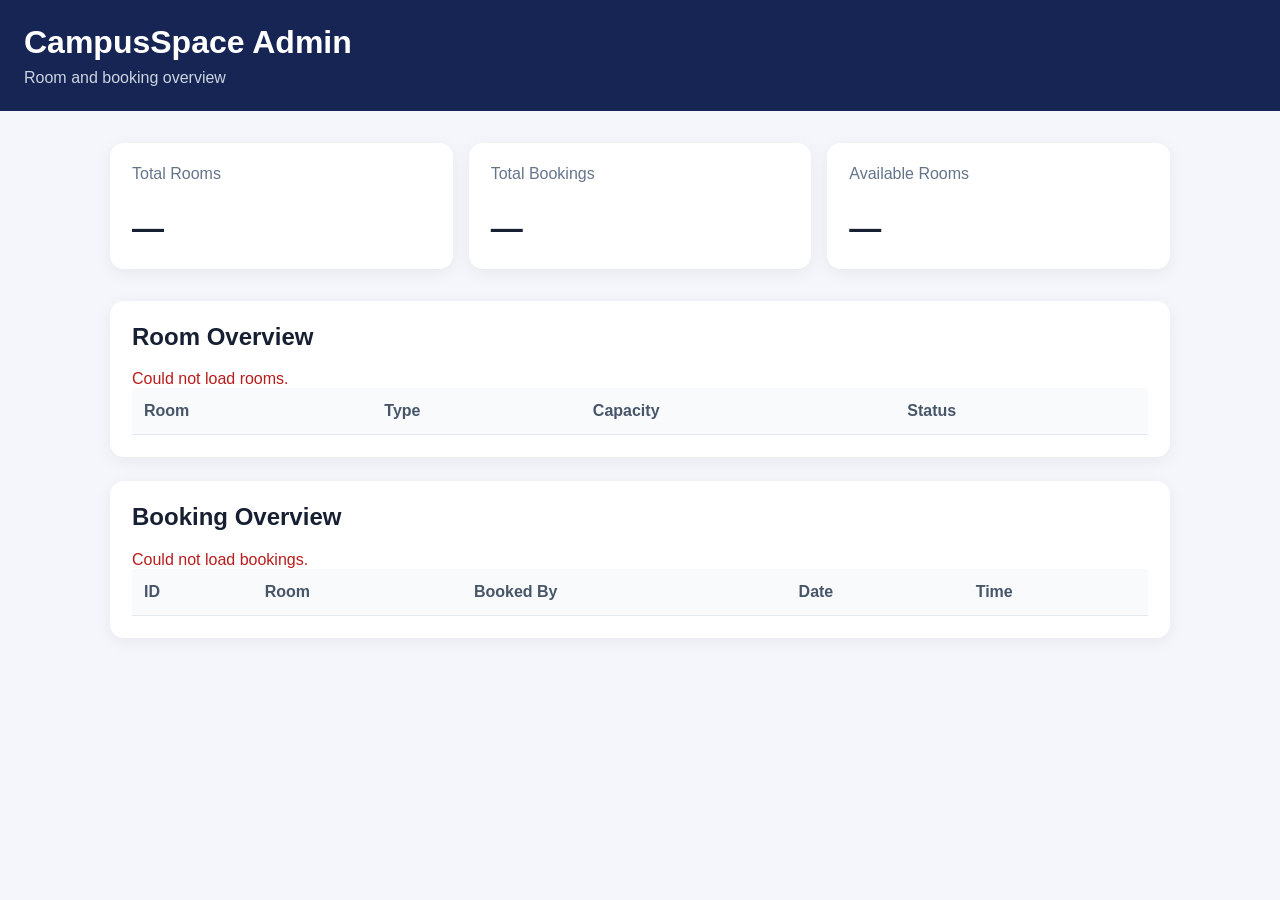
==== templates/admin.html @ b601cb71 "Add CampusSpace admin dashboard and admin route" ====
<!DOCTYPE html>
<html lang="en">
<head>
    <meta charset="UTF-8">
    <meta name="viewport" content="width=device-width, initial-scale=1.0">
    <title>CampusSpace | Admin Dashboard</title>

    <style>
        * {
            box-sizing: border-box;
        }

        body {
            margin: 0;
            font-family: Arial, sans-serif;
            background: #f4f6fb;
            color: #172033;
        }

        header {
            background: #172554;
            color: white;
            padding: 24px;
        }

        header h1 {
            margin: 0 0 8px;
        }

        header p {
            margin: 0;
            color: #cbd5e1;
        }

        main {
            max-width: 1100px;
            margin: 32px auto;
            padding: 0 20px;
        }

        .stats {
            display: grid;
            grid-template-columns: repeat(auto-fit, minmax(180px, 1fr));
            gap: 16px;
            margin-bottom: 32px;
        }

        .card, .panel {
            background: white;
            padding: 22px;
            border-radius: 14px;
            box-shadow: 0 4px 18px rgba(15, 23, 42, 0.06);
        }

        .card p {
            color: #64748b;
            margin-top: 0;
        }

        .card h2 {
            font-size: 32px;
            margin-bottom: 0;
        }

        .panel {
            margin-bottom: 24px;
            overflow-x: auto;
        }

        .panel h2 {
            margin-top: 0;
        }

        table {
            width: 100%;
            border-collapse: collapse;
            text-align: left;
        }

        th, td {
            padding: 14px 12px;
            border-bottom: 1px solid #e2e8f0;
        }

        th {
            color: #475569;
            background: #f8fafc;
        }

        .message {
            color: #64748b;
        }

        .error {
            color: #b91c1c;
        }
    </style>
</head>

<body>
    <header>
        <h1>CampusSpace Admin</h1>
        <p>Room and booking overview</p>
    </header>

    <main>
        <section class="stats">
            <div class="card">
                <p>Total Rooms</p>
                <h2 id="totalRooms">—</h2>
            </div>

            <div class="card">
                <p>Total Bookings</p>
                <h2 id="totalBookings">—</h2>
            </div>

            <div class="card">
                <p>Available Rooms</p>
                <h2 id="availableRooms">—</h2>
            </div>
        </section>

        <section class="panel">
            <h2>Room Overview</h2>
            <div id="roomsMessage" class="message">Loading rooms...</div>

            <table>
                <thead>
                    <tr>
                        <th>Room</th>
                        <th>Type</th>
                        <th>Capacity</th>
                        <th>Status</th>
                    </tr>
                </thead>
                <tbody id="roomsTable"></tbody>
            </table>
        </section>

        <section class="panel">
            <h2>Booking Overview</h2>
            <div id="bookingsMessage" class="message">
                Loading bookings...
            </div>

            <table>
                <thead>
                    <tr>
                        <th>ID</th>
                        <th>Room</th>
                        <th>Booked By</th>
                        <th>Date</th>
                        <th>Time</th>
                    </tr>
                </thead>
                <tbody id="bookingsTable"></tbody>
            </table>
        </section>
    </main>

    <script>
        async function loadDashboard() {
            try {
                const [roomsResponse, bookingsResponse] =
                    await Promise.all([
                        fetch("/api/rooms"),
                        fetch("/api/bookings")
                    ]);

                if (!roomsResponse.ok || !bookingsResponse.ok) {
                    throw new Error("Unable to load dashboard data.");
                }

                const roomsData = await roomsResponse.json();
                const bookingsData = await bookingsResponse.json();

                const rooms = roomsData.rooms;
                const bookings = bookingsData.bookings;

                if (!Array.isArray(rooms) || !Array.isArray(bookings)) {
                    throw new Error("Unexpected API response.");
                }

                document.getElementById("totalRooms").textContent =
                    rooms.length;

                document.getElementById("totalBookings").textContent =
                    bookings.length;

                document.getElementById("availableRooms").textContent =
                    rooms.filter(room =>
                        String(room.status).toLowerCase() === "available"
                    ).length;

                const roomsTable = document.getElementById("roomsTable");
                const bookingsTable =
                    document.getElementById("bookingsTable");

                roomsTable.replaceChildren();
                bookingsTable.replaceChildren();

                function addCell(row, value) {
                    const cell = document.createElement("td");
                    cell.textContent = value ?? "—";
                    row.appendChild(cell);
                }

                rooms.forEach(room => {
                    const row = document.createElement("tr");

                    addCell(row, room.name);
                    addCell(row, room.type);
                    addCell(row, room.capacity);
                    addCell(row, room.status);

                    roomsTable.appendChild(row);
                });

                bookings.forEach(booking => {
                    const row = document.createElement("tr");

                    addCell(row, booking.id);
                    addCell(row, booking.room_name);
                    addCell(row, booking.booked_by);
                    addCell(row, booking.date);
                    addCell(
                        row,
                        `${booking.start_time} - ${booking.end_time}`
                    );

                    bookingsTable.appendChild(row);
                });

                document.getElementById("roomsMessage").textContent =
                    rooms.length ? "" : "No rooms found.";

                document.getElementById("bookingsMessage").textContent =
                    bookings.length ? "" : "No bookings found.";

            } catch (error) {
                console.error(error);

                document.getElementById("roomsMessage").textContent =
                    "Could not load rooms.";

                document.getElementById("bookingsMessage").textContent =
                    "Could not load bookings.";

                document.getElementById("roomsMessage")
                    .classList.add("error");

                document.getElementById("bookingsMessage")
                    .classList.add("error");
            }
        }

        loadDashboard();
    </script>
</body>
</html>
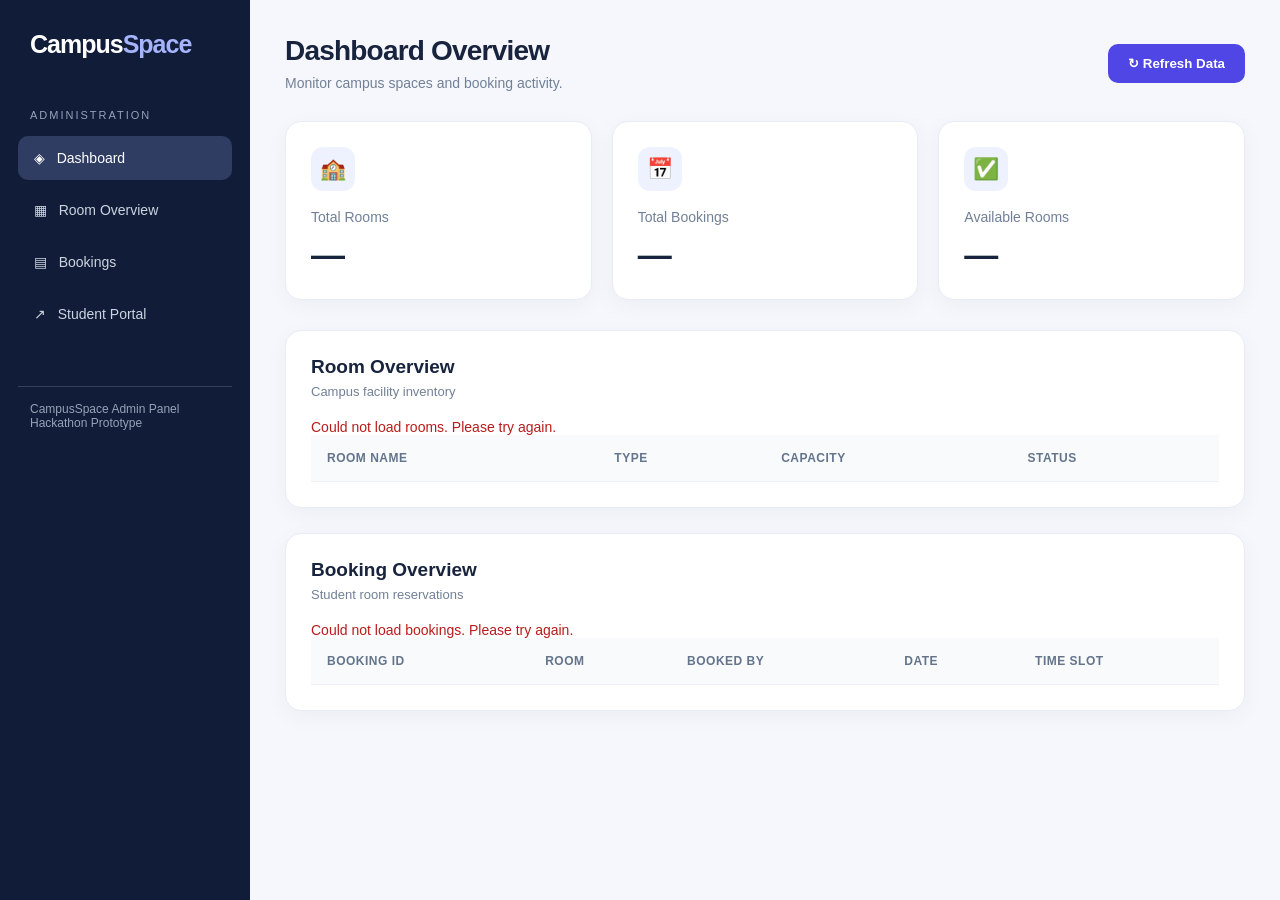
==== commit 6faa83da: "Improve CampusSpace admin dashboard UI" ====
--- a/templates/admin.html
+++ b/templates/admin.html
@@ -7,161 +7,544 @@
     <title>CampusSpace | Admin Dashboard</title>
 
     <style>
+        :root {
+            --navy: #111c38;
+            --primary: #4f46e5;
+            --background: #f5f7fc;
+            --text: #18233d;
+            --muted: #718096;
+            --border: #e8ecf3;
+        }
+
         * {
             box-sizing: border-box;
         }
 
+        html {
+            scroll-behavior: smooth;
+        }
+
         body {
             margin: 0;
-            font-family: Arial, sans-serif;
-            background: #f4f6fb;
-            color: #172033;
-        }
-
-        header {
-            background: #172554;
+            font-family: "Segoe UI", Arial, sans-serif;
+            background: var(--background);
+            color: var(--text);
+        }
+
+        .layout {
+            display: flex;
+            min-height: 100vh;
+        }
+
+        /* SIDEBAR */
+
+        .sidebar {
+            width: 250px;
+            background: var(--navy);
             color: white;
-            padding: 24px;
-        }
-
-        header h1 {
+            padding: 30px 18px;
+            position: sticky;
+            top: 0;
+            height: 100vh;
+            flex-shrink: 0;
+        }
+
+        .logo {
+            font-size: 25px;
+            font-weight: 800;
+            padding: 0 12px 35px;
+            letter-spacing: -1px;
+        }
+
+        .logo span {
+            color: #a5b4fc;
+        }
+
+        .sidebar-label {
+            font-size: 11px;
+            text-transform: uppercase;
+            letter-spacing: 2px;
+            color: #94a3b8;
+            margin: 15px 12px;
+        }
+
+        .nav-link {
+            display: block;
+            padding: 14px 16px;
+            margin-bottom: 8px;
+            border-radius: 10px;
+            text-decoration: none;
+            color: #cbd5e1;
+            font-size: 14px;
+            transition: 0.2s;
+        }
+
+        .nav-link:hover,
+        .nav-link.active {
+            background: #303d62;
+            color: white;
+        }
+
+        .sidebar-footer {
+            margin-top: 50px;
+            padding: 15px 12px;
+            border-top: 1px solid #34415c;
+            color: #94a3b8;
+            font-size: 12px;
+        }
+
+        /* MAIN */
+
+        .main {
+            flex: 1;
+            min-width: 0;
+            padding: 35px;
+        }
+
+        .topbar {
+            display: flex;
+            justify-content: space-between;
+            align-items: center;
+            flex-wrap: wrap;
+            gap: 15px;
+            margin-bottom: 30px;
+        }
+
+        .topbar h1 {
+            font-size: 28px;
+            letter-spacing: -0.8px;
             margin: 0 0 8px;
         }
 
-        header p {
+        .topbar p {
+            color: var(--muted);
             margin: 0;
-            color: #cbd5e1;
-        }
-
-        main {
-            max-width: 1100px;
-            margin: 32px auto;
-            padding: 0 20px;
-        }
+            font-size: 14px;
+        }
+
+        .refresh-btn {
+            background: var(--primary);
+            border: none;
+            color: white;
+            padding: 12px 20px;
+            border-radius: 10px;
+            cursor: pointer;
+            font-weight: 600;
+            transition: 0.2s;
+        }
+
+        .refresh-btn:hover {
+            background: #4338ca;
+            transform: translateY(-2px);
+        }
+
+        .refresh-btn:disabled {
+            opacity: 0.6;
+            cursor: wait;
+            transform: none;
+        }
+
+        /* STATS */
 
         .stats {
             display: grid;
-            grid-template-columns: repeat(auto-fit, minmax(180px, 1fr));
-            gap: 16px;
-            margin-bottom: 32px;
-        }
-
-        .card, .panel {
+            grid-template-columns: repeat(3, minmax(0, 1fr));
+            gap: 20px;
+            margin-bottom: 30px;
+        }
+
+        .stat-card {
             background: white;
-            padding: 22px;
-            border-radius: 14px;
-            box-shadow: 0 4px 18px rgba(15, 23, 42, 0.06);
-        }
-
-        .card p {
-            color: #64748b;
-            margin-top: 0;
-        }
-
-        .card h2 {
-            font-size: 32px;
-            margin-bottom: 0;
-        }
+            padding: 25px;
+            border-radius: 16px;
+            border: 1px solid var(--border);
+            box-shadow: 0 6px 24px rgba(20, 35, 70, 0.04);
+            transition: 0.25s;
+        }
+
+        .stat-card:hover {
+            transform: translateY(-4px);
+            box-shadow: 0 12px 30px rgba(20, 35, 70, 0.08);
+        }
+
+        .stat-icon {
+            width: 44px;
+            height: 44px;
+            background: #eef2ff;
+            display: flex;
+            align-items: center;
+            justify-content: center;
+            border-radius: 12px;
+            font-size: 21px;
+            margin-bottom: 18px;
+        }
+
+        .stat-card p {
+            color: var(--muted);
+            font-size: 14px;
+            margin: 0 0 10px;
+        }
+
+        .stat-card h2 {
+            font-size: 34px;
+            margin: 0;
+            letter-spacing: -1px;
+        }
+
+        /* PANELS */
 
         .panel {
-            margin-bottom: 24px;
+            background: white;
+            border: 1px solid var(--border);
+            border-radius: 16px;
+            margin-bottom: 25px;
+            padding: 25px;
+            box-shadow: 0 6px 24px rgba(20, 35, 70, 0.04);
+            scroll-margin-top: 20px;
+        }
+
+        .panel-header {
+            display: flex;
+            justify-content: space-between;
+            align-items: center;
+            gap: 12px;
+            margin-bottom: 20px;
+        }
+
+        .panel-header h2 {
+            margin: 0;
+            font-size: 19px;
+        }
+
+        .panel-subtitle {
+            color: var(--muted);
+            font-size: 13px;
+            margin-top: 6px;
+        }
+
+        .table-wrapper {
+            width: 100%;
             overflow-x: auto;
-        }
-
-        .panel h2 {
-            margin-top: 0;
         }
 
         table {
             width: 100%;
             border-collapse: collapse;
             text-align: left;
+            font-size: 14px;
+        }
+
+        th {
+            background: #f8fafc;
+            color: #64748b;
+            font-size: 12px;
+            text-transform: uppercase;
+            letter-spacing: 0.5px;
         }
 
         th, td {
-            padding: 14px 12px;
-            border-bottom: 1px solid #e2e8f0;
-        }
-
-        th {
+            padding: 16px;
+            border-bottom: 1px solid #edf0f5;
+            white-space: nowrap;
+        }
+
+        tbody tr:hover {
+            background: #fafbff;
+        }
+
+        tbody tr:last-child td {
+            border-bottom: none;
+        }
+
+        .status-badge {
+            display: inline-block;
+            padding: 6px 11px;
+            border-radius: 20px;
+            background: #f1f5f9;
             color: #475569;
-            background: #f8fafc;
+            font-size: 12px;
+            font-weight: 600;
+        }
+
+        .status-badge.available {
+            background: #dcfce7;
+            color: #166534;
+        }
+
+        .status-badge.occupied,
+        .status-badge.unavailable {
+            background: #fee2e2;
+            color: #991b1b;
         }
 
         .message {
-            color: #64748b;
-        }
-
-        .error {
+            color: var(--muted);
+            font-size: 14px;
+        }
+
+        .message:empty {
+            display: none;
+        }
+
+        .message.error {
             color: #b91c1c;
+        }
+
+        /* RESPONSIVE */
+
+        @media (max-width: 900px) {
+            .sidebar {
+                width: 205px;
+            }
+
+            .main {
+                padding: 22px;
+            }
+
+            .stats {
+                gap: 12px;
+            }
+        }
+
+        @media (max-width: 700px) {
+            .layout {
+                flex-direction: column;
+            }
+
+            .sidebar {
+                width: 100%;
+                height: auto;
+                position: static;
+                padding: 20px;
+            }
+
+            .logo {
+                padding: 0 0 15px;
+            }
+
+            .sidebar-label,
+            .sidebar-footer {
+                display: none;
+            }
+
+            .navigation {
+                display: flex;
+                gap: 8px;
+                overflow-x: auto;
+            }
+
+            .nav-link {
+                white-space: nowrap;
+                margin-bottom: 0;
+            }
+
+            .main {
+                padding: 18px;
+            }
+
+            .stats {
+                grid-template-columns: 1fr;
+            }
+
+            .topbar h1 {
+                font-size: 24px;
+            }
+
+            .panel {
+                padding: 18px;
+            }
         }
     </style>
 </head>
 
 <body>
-    <header>
-        <h1>CampusSpace Admin</h1>
-        <p>Room and booking overview</p>
-    </header>
-
-    <main>
-        <section class="stats">
-            <div class="card">
-                <p>Total Rooms</p>
-                <h2 id="totalRooms">—</h2>
+    <div class="layout">
+
+        <!-- SIDEBAR -->
+        <aside class="sidebar">
+            <div class="logo">Campus<span>Space</span></div>
+
+            <div class="sidebar-label">Administration</div>
+
+            <nav class="navigation" aria-label="Admin navigation">
+                <a href="#dashboard" class="nav-link active">
+                    ◈ &nbsp; Dashboard
+                </a>
+
+                <a href="#rooms-section" class="nav-link">
+                    ▦ &nbsp; Room Overview
+                </a>
+
+                <a href="#bookings-section" class="nav-link">
+                    ▤ &nbsp; Bookings
+                </a>
+
+                <a href="/" class="nav-link">
+                    ↗ &nbsp; Student Portal
+                </a>
+            </nav>
+
+            <div class="sidebar-footer">
+                CampusSpace Admin Panel<br>
+                Hackathon Prototype
             </div>
-
-            <div class="card">
-                <p>Total Bookings</p>
-                <h2 id="totalBookings">—</h2>
+        </aside>
+
+        <!-- MAIN CONTENT -->
+        <main class="main" id="dashboard">
+
+            <div class="topbar">
+                <div>
+                    <h1>Dashboard Overview</h1>
+                    <p>
+                        Monitor campus spaces and booking activity.
+                    </p>
+                </div>
+
+                <button
+                    class="refresh-btn"
+                    id="refreshBtn"
+                    type="button"
+                >
+                    ↻ Refresh Data
+                </button>
             </div>
 
-            <div class="card">
-                <p>Available Rooms</p>
-                <h2 id="availableRooms">—</h2>
-            </div>
-        </section>
-
-        <section class="panel">
-            <h2>Room Overview</h2>
-            <div id="roomsMessage" class="message">Loading rooms...</div>
-
-            <table>
-                <thead>
-                    <tr>
-                        <th>Room</th>
-                        <th>Type</th>
-                        <th>Capacity</th>
-                        <th>Status</th>
-                    </tr>
-                </thead>
-                <tbody id="roomsTable"></tbody>
-            </table>
-        </section>
-
-        <section class="panel">
-            <h2>Booking Overview</h2>
-            <div id="bookingsMessage" class="message">
-                Loading bookings...
-            </div>
-
-            <table>
-                <thead>
-                    <tr>
-                        <th>ID</th>
-                        <th>Room</th>
-                        <th>Booked By</th>
-                        <th>Date</th>
-                        <th>Time</th>
-                    </tr>
-                </thead>
-                <tbody id="bookingsTable"></tbody>
-            </table>
-        </section>
-    </main>
+            <!-- STATISTICS -->
+            <section class="stats" aria-label="Dashboard statistics">
+
+                <div class="stat-card">
+                    <div class="stat-icon">🏫</div>
+                    <p>Total Rooms</p>
+                    <h2 id="totalRooms">—</h2>
+                </div>
+
+                <div class="stat-card">
+                    <div class="stat-icon">📅</div>
+                    <p>Total Bookings</p>
+                    <h2 id="totalBookings">—</h2>
+                </div>
+
+                <div class="stat-card">
+                    <div class="stat-icon">✅</div>
+                    <p>Available Rooms</p>
+                    <h2 id="availableRooms">—</h2>
+                </div>
+
+            </section>
+
+            <!-- ROOM TABLE -->
+            <section class="panel" id="rooms-section">
+                <div class="panel-header">
+                    <div>
+                        <h2>Room Overview</h2>
+                        <div class="panel-subtitle">
+                            Campus facility inventory
+                        </div>
+                    </div>
+                </div>
+
+                <div id="roomsMessage" class="message">
+                    Loading rooms...
+                </div>
+
+                <div class="table-wrapper">
+                    <table>
+                        <thead>
+                            <tr>
+                                <th>Room Name</th>
+                                <th>Type</th>
+                                <th>Capacity</th>
+                                <th>Status</th>
+                            </tr>
+                        </thead>
+                        <tbody id="roomsTable"></tbody>
+                    </table>
+                </div>
+            </section>
+
+            <!-- BOOKINGS TABLE -->
+            <section class="panel" id="bookings-section">
+                <div class="panel-header">
+                    <div>
+                        <h2>Booking Overview</h2>
+                        <div class="panel-subtitle">
+                            Student room reservations
+                        </div>
+                    </div>
+                </div>
+
+                <div id="bookingsMessage" class="message">
+                    Loading bookings...
+                </div>
+
+                <div class="table-wrapper">
+                    <table>
+                        <thead>
+                            <tr>
+                                <th>Booking ID</th>
+                                <th>Room</th>
+                                <th>Booked By</th>
+                                <th>Date</th>
+                                <th>Time Slot</th>
+                            </tr>
+                        </thead>
+                        <tbody id="bookingsTable"></tbody>
+                    </table>
+                </div>
+            </section>
+
+        </main>
+    </div>
 
     <script>
+        const refreshButton =
+            document.getElementById("refreshBtn");
+
+        function addCell(row, value) {
+            const cell = document.createElement("td");
+            cell.textContent = value ?? "—";
+            row.appendChild(cell);
+        }
+
+        function showStatus(row, status) {
+            const cell = document.createElement("td");
+            const badge = document.createElement("span");
+
+            const statusText = String(status ?? "Unknown");
+            const normalizedStatus = statusText.toLowerCase();
+
+            badge.className = "status-badge";
+
+            if (
+                normalizedStatus === "available" ||
+                normalizedStatus === "occupied" ||
+                normalizedStatus === "unavailable"
+            ) {
+                badge.classList.add(normalizedStatus);
+            }
+
+            badge.textContent = statusText;
+            cell.appendChild(badge);
+            row.appendChild(cell);
+        }
+
         async function loadDashboard() {
+            refreshButton.disabled = true;
+            refreshButton.textContent = "Refreshing...";
+
+            const roomsMessage =
+                document.getElementById("roomsMessage");
+
+            const bookingsMessage =
+                document.getElementById("bookingsMessage");
+
+            roomsMessage.classList.remove("error");
+            bookingsMessage.classList.remove("error");
+
+            roomsMessage.textContent = "Loading rooms...";
+            bookingsMessage.textContent = "Loading bookings...";
+
             try {
                 const [roomsResponse, bookingsResponse] =
                     await Promise.all([
@@ -170,7 +553,9 @@
                     ]);
 
                 if (!roomsResponse.ok || !bookingsResponse.ok) {
-                    throw new Error("Unable to load dashboard data.");
+                    throw new Error(
+                        "Unable to load dashboard data."
+                    );
                 }
 
                 const roomsData = await roomsResponse.json();
@@ -179,7 +564,10 @@
                 const rooms = roomsData.rooms;
                 const bookings = bookingsData.bookings;
 
-                if (!Array.isArray(rooms) || !Array.isArray(bookings)) {
+                if (
+                    !Array.isArray(rooms) ||
+                    !Array.isArray(bookings)
+                ) {
                     throw new Error("Unexpected API response.");
                 }
 
@@ -191,33 +579,32 @@
 
                 document.getElementById("availableRooms").textContent =
                     rooms.filter(room =>
-                        String(room.status).toLowerCase() === "available"
+                        String(room.status).toLowerCase() ===
+                        "available"
                     ).length;
 
-                const roomsTable = document.getElementById("roomsTable");
+                const roomsTable =
+                    document.getElementById("roomsTable");
+
                 const bookingsTable =
                     document.getElementById("bookingsTable");
 
                 roomsTable.replaceChildren();
                 bookingsTable.replaceChildren();
 
-                function addCell(row, value) {
-                    const cell = document.createElement("td");
-                    cell.textContent = value ?? "—";
-                    row.appendChild(cell);
-                }
-
+                // Display rooms
                 rooms.forEach(room => {
                     const row = document.createElement("tr");
 
                     addCell(row, room.name);
                     addCell(row, room.type);
                     addCell(row, room.capacity);
-                    addCell(row, room.status);
+                    showStatus(row, room.status);
 
                     roomsTable.appendChild(row);
                 });
 
+                // Display bookings
                 bookings.forEach(booking => {
                     const row = document.createElement("tr");
 
@@ -225,6 +612,7 @@
                     addCell(row, booking.room_name);
                     addCell(row, booking.booked_by);
                     addCell(row, booking.date);
+
                     addCell(
                         row,
                         `${booking.start_time} - ${booking.end_time}`
@@ -233,28 +621,31 @@
                     bookingsTable.appendChild(row);
                 });
 
-                document.getElementById("roomsMessage").textContent =
+                roomsMessage.textContent =
                     rooms.length ? "" : "No rooms found.";
 
-                document.getElementById("bookingsMessage").textContent =
+                bookingsMessage.textContent =
                     bookings.length ? "" : "No bookings found.";
 
             } catch (error) {
                 console.error(error);
 
-                document.getElementById("roomsMessage").textContent =
-                    "Could not load rooms.";
-
-                document.getElementById("bookingsMessage").textContent =
-                    "Could not load bookings.";
-
-                document.getElementById("roomsMessage")
-                    .classList.add("error");
-
-                document.getElementById("bookingsMessage")
-                    .classList.add("error");
-            }
-        }
+                roomsMessage.textContent =
+                    "Could not load rooms. Please try again.";
+
+                bookingsMessage.textContent =
+                    "Could not load bookings. Please try again.";
+
+                roomsMessage.classList.add("error");
+                bookingsMessage.classList.add("error");
+
+            } finally {
+                refreshButton.disabled = false;
+                refreshButton.textContent = "↻ Refresh Data";
+            }
+        }
+
+        refreshButton.addEventListener("click", loadDashboard);
 
         loadDashboard();
     </script>
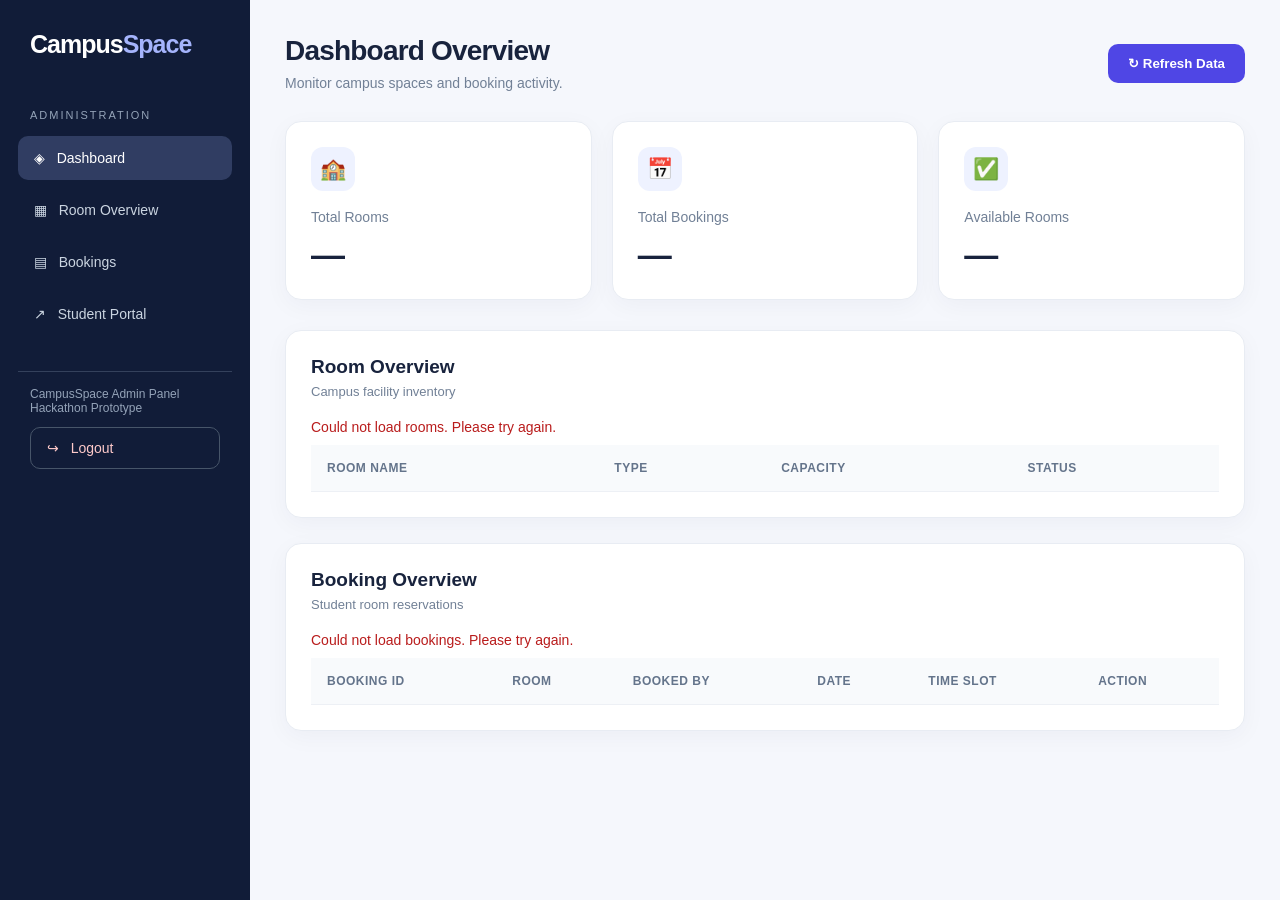
==== commit 46582296: "Add admin authentication and booking cancellation" ====
--- a/templates/admin.html
+++ b/templates/admin.html
@@ -16,13 +16,9 @@
             --border: #e8ecf3;
         }
 
-        * {
-            box-sizing: border-box;
-        }
-
-        html {
-            scroll-behavior: smooth;
-        }
+        * { box-sizing: border-box; }
+
+        html { scroll-behavior: smooth; }
 
         body {
             margin: 0;
@@ -35,8 +31,6 @@
             display: flex;
             min-height: 100vh;
         }
-
-        /* SIDEBAR */
 
         .sidebar {
             width: 250px;
@@ -56,9 +50,7 @@
             letter-spacing: -1px;
         }
 
-        .logo span {
-            color: #a5b4fc;
-        }
+        .logo span { color: #a5b4fc; }
 
         .sidebar-label {
             font-size: 11px;
@@ -86,14 +78,28 @@
         }
 
         .sidebar-footer {
-            margin-top: 50px;
+            margin-top: 35px;
             padding: 15px 12px;
             border-top: 1px solid #34415c;
             color: #94a3b8;
             font-size: 12px;
         }
 
-        /* MAIN */
+        .logout-form { margin-top: 12px; }
+
+        .logout-btn {
+            width: 100%;
+            padding: 12px 16px;
+            border: 1px solid #475569;
+            border-radius: 10px;
+            background: transparent;
+            color: #fecaca;
+            text-align: left;
+            font-size: 14px;
+            cursor: pointer;
+        }
+
+        .logout-btn:hover { background: #303d62; }
 
         .main {
             flex: 1;
@@ -120,6 +126,12 @@
             color: var(--muted);
             margin: 0;
             font-size: 14px;
+        }
+
+        .topbar-actions {
+            display: flex;
+            flex-wrap: wrap;
+            gap: 10px;
         }
 
         .refresh-btn {
@@ -130,21 +142,14 @@
             border-radius: 10px;
             cursor: pointer;
             font-weight: 600;
-            transition: 0.2s;
-        }
-
-        .refresh-btn:hover {
-            background: #4338ca;
-            transform: translateY(-2px);
-        }
+        }
+
+        .refresh-btn:hover { background: #4338ca; }
 
         .refresh-btn:disabled {
             opacity: 0.6;
             cursor: wait;
-            transform: none;
-        }
-
-        /* STATS */
+        }
 
         .stats {
             display: grid;
@@ -159,12 +164,6 @@
             border-radius: 16px;
             border: 1px solid var(--border);
             box-shadow: 0 6px 24px rgba(20, 35, 70, 0.04);
-            transition: 0.25s;
-        }
-
-        .stat-card:hover {
-            transform: translateY(-4px);
-            box-shadow: 0 12px 30px rgba(20, 35, 70, 0.08);
         }
 
         .stat-icon {
@@ -191,8 +190,6 @@
             letter-spacing: -1px;
         }
 
-        /* PANELS */
-
         .panel {
             background: white;
             border: 1px solid var(--border);
@@ -248,13 +245,9 @@
             white-space: nowrap;
         }
 
-        tbody tr:hover {
-            background: #fafbff;
-        }
-
-        tbody tr:last-child td {
-            border-bottom: none;
-        }
+        tbody tr:hover { background: #fafbff; }
+
+        tbody tr:last-child td { border-bottom: none; }
 
         .status-badge {
             display: inline-block;
@@ -277,39 +270,43 @@
             color: #991b1b;
         }
 
+        .cancel-btn {
+            border: 1px solid #fecaca;
+            background: #fff1f2;
+            color: #b91c1c;
+            border-radius: 8px;
+            padding: 8px 12px;
+            cursor: pointer;
+            font-weight: 600;
+        }
+
+        .cancel-btn:hover {
+            background: #fee2e2;
+        }
+
+        .cancel-btn:disabled {
+            opacity: 0.6;
+            cursor: wait;
+        }
+
         .message {
             color: var(--muted);
             font-size: 14px;
-        }
-
-        .message:empty {
-            display: none;
-        }
-
-        .message.error {
-            color: #b91c1c;
-        }
-
-        /* RESPONSIVE */
+            margin-bottom: 10px;
+        }
+
+        .message:empty { display: none; }
+
+        .message.error { color: #b91c1c; }
 
         @media (max-width: 900px) {
-            .sidebar {
-                width: 205px;
-            }
-
-            .main {
-                padding: 22px;
-            }
-
-            .stats {
-                gap: 12px;
-            }
+            .sidebar { width: 205px; }
+            .main { padding: 22px; }
+            .stats { gap: 12px; }
         }
 
         @media (max-width: 700px) {
-            .layout {
-                flex-direction: column;
-            }
+            .layout { flex-direction: column; }
 
             .sidebar {
                 width: 100%;
@@ -318,14 +315,9 @@
                 padding: 20px;
             }
 
-            .logo {
-                padding: 0 0 15px;
-            }
-
-            .sidebar-label,
-            .sidebar-footer {
-                display: none;
-            }
+            .logo { padding: 0 0 15px; }
+
+            .sidebar-label { display: none; }
 
             .navigation {
                 display: flex;
@@ -338,273 +330,231 @@
                 margin-bottom: 0;
             }
 
-            .main {
-                padding: 18px;
-            }
-
-            .stats {
-                grid-template-columns: 1fr;
-            }
-
-            .topbar h1 {
-                font-size: 24px;
-            }
-
-            .panel {
-                padding: 18px;
-            }
+            .sidebar-footer { margin-top: 15px; }
+
+            .logout-form { max-width: 180px; }
+
+            .main { padding: 18px; }
+
+            .stats { grid-template-columns: 1fr; }
+
+            .topbar h1 { font-size: 24px; }
+
+            .panel { padding: 18px; }
         }
     </style>
 </head>
 
 <body>
-    <div class="layout">
-
-        <!-- SIDEBAR -->
-        <aside class="sidebar">
-            <div class="logo">Campus<span>Space</span></div>
-
-            <div class="sidebar-label">Administration</div>
-
-            <nav class="navigation" aria-label="Admin navigation">
-                <a href="#dashboard" class="nav-link active">
-                    ◈ &nbsp; Dashboard
-                </a>
-
-                <a href="#rooms-section" class="nav-link">
-                    ▦ &nbsp; Room Overview
-                </a>
-
-                <a href="#bookings-section" class="nav-link">
-                    ▤ &nbsp; Bookings
-                </a>
-
-                <a href="/" class="nav-link">
-                    ↗ &nbsp; Student Portal
-                </a>
-            </nav>
-
-            <div class="sidebar-footer">
-                CampusSpace Admin Panel<br>
-                Hackathon Prototype
-            </div>
-        </aside>
-
-        <!-- MAIN CONTENT -->
-        <main class="main" id="dashboard">
-
-            <div class="topbar">
-                <div>
-                    <h1>Dashboard Overview</h1>
-                    <p>
-                        Monitor campus spaces and booking activity.
-                    </p>
-                </div>
-
-                <button
-                    class="refresh-btn"
-                    id="refreshBtn"
-                    type="button"
-                >
+<div class="layout">
+
+    <aside class="sidebar">
+        <div class="logo">Campus<span>Space</span></div>
+
+        <div class="sidebar-label">Administration</div>
+
+        <nav class="navigation" aria-label="Admin navigation">
+            <a href="#dashboard" class="nav-link active">◈ &nbsp; Dashboard</a>
+            <a href="#rooms-section" class="nav-link">▦ &nbsp; Room Overview</a>
+            <a href="#bookings-section" class="nav-link">▤ &nbsp; Bookings</a>
+            <a href="/" class="nav-link">↗ &nbsp; Student Portal</a>
+        </nav>
+
+        <div class="sidebar-footer">
+            CampusSpace Admin Panel<br>
+            Hackathon Prototype
+
+            <form
+                class="logout-form"
+                action="{{ url_for('admin_logout') }}"
+                method="POST"
+            >
+                <button class="logout-btn" type="submit">↪ &nbsp; Logout</button>
+            </form>
+        </div>
+    </aside>
+
+    <main class="main" id="dashboard">
+        <div class="topbar">
+            <div>
+                <h1>Dashboard Overview</h1>
+                <p>Monitor campus spaces and booking activity.</p>
+            </div>
+
+            <div class="topbar-actions">
+                <button class="refresh-btn" id="refreshBtn" type="button">
                     ↻ Refresh Data
                 </button>
             </div>
-
-            <!-- STATISTICS -->
-            <section class="stats" aria-label="Dashboard statistics">
-
-                <div class="stat-card">
-                    <div class="stat-icon">🏫</div>
-                    <p>Total Rooms</p>
-                    <h2 id="totalRooms">—</h2>
+        </div>
+
+        <section class="stats" aria-label="Dashboard statistics">
+            <div class="stat-card">
+                <div class="stat-icon">🏫</div>
+                <p>Total Rooms</p>
+                <h2 id="totalRooms">—</h2>
+            </div>
+
+            <div class="stat-card">
+                <div class="stat-icon">📅</div>
+                <p>Total Bookings</p>
+                <h2 id="totalBookings">—</h2>
+            </div>
+
+            <div class="stat-card">
+                <div class="stat-icon">✅</div>
+                <p>Available Rooms</p>
+                <h2 id="availableRooms">—</h2>
+            </div>
+        </section>
+
+        <section class="panel" id="rooms-section">
+            <div class="panel-header">
+                <div>
+                    <h2>Room Overview</h2>
+                    <div class="panel-subtitle">Campus facility inventory</div>
                 </div>
-
-                <div class="stat-card">
-                    <div class="stat-icon">📅</div>
-                    <p>Total Bookings</p>
-                    <h2 id="totalBookings">—</h2>
+            </div>
+
+            <div id="roomsMessage" class="message">Loading rooms...</div>
+
+            <div class="table-wrapper">
+                <table>
+                    <thead>
+                    <tr>
+                        <th>Room Name</th>
+                        <th>Type</th>
+                        <th>Capacity</th>
+                        <th>Status</th>
+                    </tr>
+                    </thead>
+                    <tbody id="roomsTable"></tbody>
+                </table>
+            </div>
+        </section>
+
+        <section class="panel" id="bookings-section">
+            <div class="panel-header">
+                <div>
+                    <h2>Booking Overview</h2>
+                    <div class="panel-subtitle">Student room reservations</div>
                 </div>
-
-                <div class="stat-card">
-                    <div class="stat-icon">✅</div>
-                    <p>Available Rooms</p>
-                    <h2 id="availableRooms">—</h2>
-                </div>
-
-            </section>
-
-            <!-- ROOM TABLE -->
-            <section class="panel" id="rooms-section">
-                <div class="panel-header">
-                    <div>
-                        <h2>Room Overview</h2>
-                        <div class="panel-subtitle">
-                            Campus facility inventory
-                        </div>
-                    </div>
-                </div>
-
-                <div id="roomsMessage" class="message">
-                    Loading rooms...
-                </div>
-
-                <div class="table-wrapper">
-                    <table>
-                        <thead>
-                            <tr>
-                                <th>Room Name</th>
-                                <th>Type</th>
-                                <th>Capacity</th>
-                                <th>Status</th>
-                            </tr>
-                        </thead>
-                        <tbody id="roomsTable"></tbody>
-                    </table>
-                </div>
-            </section>
-
-            <!-- BOOKINGS TABLE -->
-            <section class="panel" id="bookings-section">
-                <div class="panel-header">
-                    <div>
-                        <h2>Booking Overview</h2>
-                        <div class="panel-subtitle">
-                            Student room reservations
-                        </div>
-                    </div>
-                </div>
-
-                <div id="bookingsMessage" class="message">
-                    Loading bookings...
-                </div>
-
-                <div class="table-wrapper">
-                    <table>
-                        <thead>
-                            <tr>
-                                <th>Booking ID</th>
-                                <th>Room</th>
-                                <th>Booked By</th>
-                                <th>Date</th>
-                                <th>Time Slot</th>
-                            </tr>
-                        </thead>
-                        <tbody id="bookingsTable"></tbody>
-                    </table>
-                </div>
-            </section>
-
-        </main>
-    </div>
-
-    <script>
-        const refreshButton =
-            document.getElementById("refreshBtn");
-
-        function addCell(row, value) {
-            const cell = document.createElement("td");
-            cell.textContent = value ?? "—";
-            row.appendChild(cell);
-        }
-
-        function showStatus(row, status) {
-            const cell = document.createElement("td");
-            const badge = document.createElement("span");
-
-            const statusText = String(status ?? "Unknown");
-            const normalizedStatus = statusText.toLowerCase();
-
-            badge.className = "status-badge";
-
-            if (
-                normalizedStatus === "available" ||
-                normalizedStatus === "occupied" ||
-                normalizedStatus === "unavailable"
-            ) {
-                badge.classList.add(normalizedStatus);
-            }
-
-            badge.textContent = statusText;
-            cell.appendChild(badge);
-            row.appendChild(cell);
-        }
-
-        async function loadDashboard() {
-            refreshButton.disabled = true;
-            refreshButton.textContent = "Refreshing...";
-
-            const roomsMessage =
-                document.getElementById("roomsMessage");
-
-            const bookingsMessage =
-                document.getElementById("bookingsMessage");
-
-            roomsMessage.classList.remove("error");
-            bookingsMessage.classList.remove("error");
-
-            roomsMessage.textContent = "Loading rooms...";
-            bookingsMessage.textContent = "Loading bookings...";
-
-            try {
-                const [roomsResponse, bookingsResponse] =
-                    await Promise.all([
-                        fetch("/api/rooms"),
-                        fetch("/api/bookings")
-                    ]);
-
-                if (!roomsResponse.ok || !bookingsResponse.ok) {
-                    throw new Error(
-                        "Unable to load dashboard data."
-                    );
-                }
-
-                const roomsData = await roomsResponse.json();
-                const bookingsData = await bookingsResponse.json();
-
-                const rooms = roomsData.rooms;
-                const bookings = bookingsData.bookings;
-
-                if (
-                    !Array.isArray(rooms) ||
-                    !Array.isArray(bookings)
-                ) {
-                    throw new Error("Unexpected API response.");
-                }
-
-                document.getElementById("totalRooms").textContent =
-                    rooms.length;
-
-                document.getElementById("totalBookings").textContent =
-                    bookings.length;
-
-                document.getElementById("availableRooms").textContent =
-                    rooms.filter(room =>
-                        String(room.status).toLowerCase() ===
-                        "available"
-                    ).length;
-
-                const roomsTable =
-                    document.getElementById("roomsTable");
-
-                const bookingsTable =
-                    document.getElementById("bookingsTable");
-
-                roomsTable.replaceChildren();
-                bookingsTable.replaceChildren();
-
-                // Display rooms
-                rooms.forEach(room => {
-                    const row = document.createElement("tr");
-
-                    addCell(row, room.name);
-                    addCell(row, room.type);
-                    addCell(row, room.capacity);
-                    showStatus(row, room.status);
-
-                    roomsTable.appendChild(row);
-                });
-
-                // Display bookings
+            </div>
+
+            <div id="bookingsMessage" class="message">Loading bookings...</div>
+
+            <div class="table-wrapper">
+                <table>
+                    <thead>
+                    <tr>
+                        <th>Booking ID</th>
+                        <th>Room</th>
+                        <th>Booked By</th>
+                        <th>Date</th>
+                        <th>Time Slot</th>
+                        <th>Action</th>
+                    </tr>
+                    </thead>
+                    <tbody id="bookingsTable"></tbody>
+                </table>
+            </div>
+        </section>
+    </main>
+</div>
+
+<script>
+    const refreshButton = document.getElementById("refreshBtn");
+    const roomsMessage = document.getElementById("roomsMessage");
+    const bookingsMessage = document.getElementById("bookingsMessage");
+
+    function addCell(row, value) {
+        const cell = document.createElement("td");
+        cell.textContent = value ?? "—";
+        row.appendChild(cell);
+    }
+
+    function showStatus(row, status) {
+        const cell = document.createElement("td");
+        const badge = document.createElement("span");
+        const text = String(status ?? "Unknown");
+        const normalized = text.toLowerCase();
+
+        badge.className = "status-badge";
+
+        if (["available", "occupied", "unavailable"].includes(normalized)) {
+            badge.classList.add(normalized);
+        }
+
+        badge.textContent = text;
+        cell.appendChild(badge);
+        row.appendChild(cell);
+    }
+
+    async function loadDashboard() {
+        refreshButton.disabled = true;
+        refreshButton.textContent = "Refreshing...";
+
+        roomsMessage.classList.remove("error");
+        bookingsMessage.classList.remove("error");
+        roomsMessage.textContent = "Loading rooms...";
+        bookingsMessage.textContent = "Loading bookings...";
+
+        try {
+            const [roomsResponse, bookingsResponse] = await Promise.all([
+                fetch("/api/rooms"),
+                fetch("/api/bookings")
+            ]);
+
+            if (bookingsResponse.redirected) {
+                window.location.href = "/admin/login";
+                return;
+            }
+
+            if (!roomsResponse.ok || !bookingsResponse.ok) {
+                throw new Error("Unable to load dashboard data.");
+            }
+
+            const roomsData = await roomsResponse.json();
+            const bookingsData = await bookingsResponse.json();
+
+            const rooms = roomsData.rooms;
+            const bookings = bookingsData.bookings;
+
+            if (!Array.isArray(rooms) || !Array.isArray(bookings)) {
+                throw new Error("Unexpected API response.");
+            }
+
+            document.getElementById("totalRooms").textContent = rooms.length;
+            document.getElementById("totalBookings").textContent = bookings.length;
+
+            document.getElementById("availableRooms").textContent =
+                rooms.filter(room =>
+                    String(room.status).toLowerCase() === "available"
+                ).length;
+
+            const roomsTable = document.getElementById("roomsTable");
+            const bookingsTable = document.getElementById("bookingsTable");
+
+            roomsTable.replaceChildren();
+            bookingsTable.replaceChildren();
+
+            rooms.forEach(room => {
+                const row = document.createElement("tr");
+                addCell(row, room.name);
+                addCell(row, room.type);
+                addCell(row, room.capacity);
+                showStatus(row, room.status);
+                roomsTable.appendChild(row);
+            });
+
+            if (bookings.length === 0) {
+                const row = document.createElement("tr");
+                const cell = document.createElement("td");
+                cell.colSpan = 6;
+                cell.textContent = "No bookings found.";
+                row.appendChild(cell);
+                bookingsTable.appendChild(row);
+            } else {
                 bookings.forEach(booking => {
                     const row = document.createElement("tr");
 
@@ -612,42 +562,106 @@
                     addCell(row, booking.room_name);
                     addCell(row, booking.booked_by);
                     addCell(row, booking.date);
-
                     addCell(
                         row,
-                        `${booking.start_time} - ${booking.end_time}`
+                        `${booking.start_time ?? "—"} - ${booking.end_time ?? "—"}`
                     );
 
+                    const actionCell = document.createElement("td");
+                    const cancelButton = document.createElement("button");
+
+                    cancelButton.type = "button";
+                    cancelButton.className = "cancel-btn";
+                    cancelButton.textContent = "Cancel";
+                    cancelButton.setAttribute(
+                        "aria-label",
+                        `Cancel booking ${booking.id}`
+                    );
+
+                    cancelButton.addEventListener("click", () => {
+                        cancelBooking(booking.id, cancelButton);
+                    });
+
+                    actionCell.appendChild(cancelButton);
+                    row.appendChild(actionCell);
                     bookingsTable.appendChild(row);
                 });
-
-                roomsMessage.textContent =
-                    rooms.length ? "" : "No rooms found.";
-
-                bookingsMessage.textContent =
-                    bookings.length ? "" : "No bookings found.";
-
-            } catch (error) {
-                console.error(error);
-
-                roomsMessage.textContent =
-                    "Could not load rooms. Please try again.";
-
-                bookingsMessage.textContent =
-                    "Could not load bookings. Please try again.";
-
-                roomsMessage.classList.add("error");
-                bookingsMessage.classList.add("error");
-
-            } finally {
-                refreshButton.disabled = false;
-                refreshButton.textContent = "↻ Refresh Data";
-            }
-        }
-
-        refreshButton.addEventListener("click", loadDashboard);
-
-        loadDashboard();
-    </script>
+            }
+
+            roomsMessage.textContent = rooms.length ? "" : "No rooms found.";
+            bookingsMessage.textContent = bookings.length
+                ? ""
+                : "No bookings found.";
+
+        } catch (error) {
+            console.error("Dashboard loading error:", error);
+
+            roomsMessage.textContent =
+                "Could not load rooms. Please try again.";
+            bookingsMessage.textContent =
+                "Could not load bookings. Please try again.";
+
+            roomsMessage.classList.add("error");
+            bookingsMessage.classList.add("error");
+
+        } finally {
+            refreshButton.disabled = false;
+            refreshButton.textContent = "↻ Refresh Data";
+        }
+    }
+
+    async function cancelBooking(bookingId, button) {
+        const confirmed = confirm(
+            `Are you sure you want to cancel booking #${bookingId}?`
+        );
+
+        if (!confirmed) return;
+
+        button.disabled = true;
+        button.textContent = "Cancelling...";
+
+        try {
+            const response = await fetch(
+                `/api/bookings/${encodeURIComponent(bookingId)}`,
+                {
+                    method: "DELETE"
+                }
+            );
+
+            const result = await response.json().catch(() => ({}));
+
+            if (response.redirected) {
+                window.location.href = "/admin/login";
+                return;
+            }
+
+            if (!response.ok) {
+                throw new Error(
+                    result.error || "Could not cancel the booking."
+                );
+            }
+
+            bookingsMessage.classList.remove("error");
+            bookingsMessage.textContent = "Booking cancelled successfully.";
+
+            await loadDashboard();
+
+            if (!bookingsMessage.classList.contains("error")) {
+                bookingsMessage.textContent = "Booking cancelled successfully.";
+            }
+
+        } catch (error) {
+            console.error("Booking cancellation error:", error);
+            bookingsMessage.textContent = error.message;
+            bookingsMessage.classList.add("error");
+
+            button.disabled = false;
+            button.textContent = "Cancel";
+        }
+    }
+
+    refreshButton.addEventListener("click", loadDashboard);
+    loadDashboard();
+</script>
 </body>
 </html>
